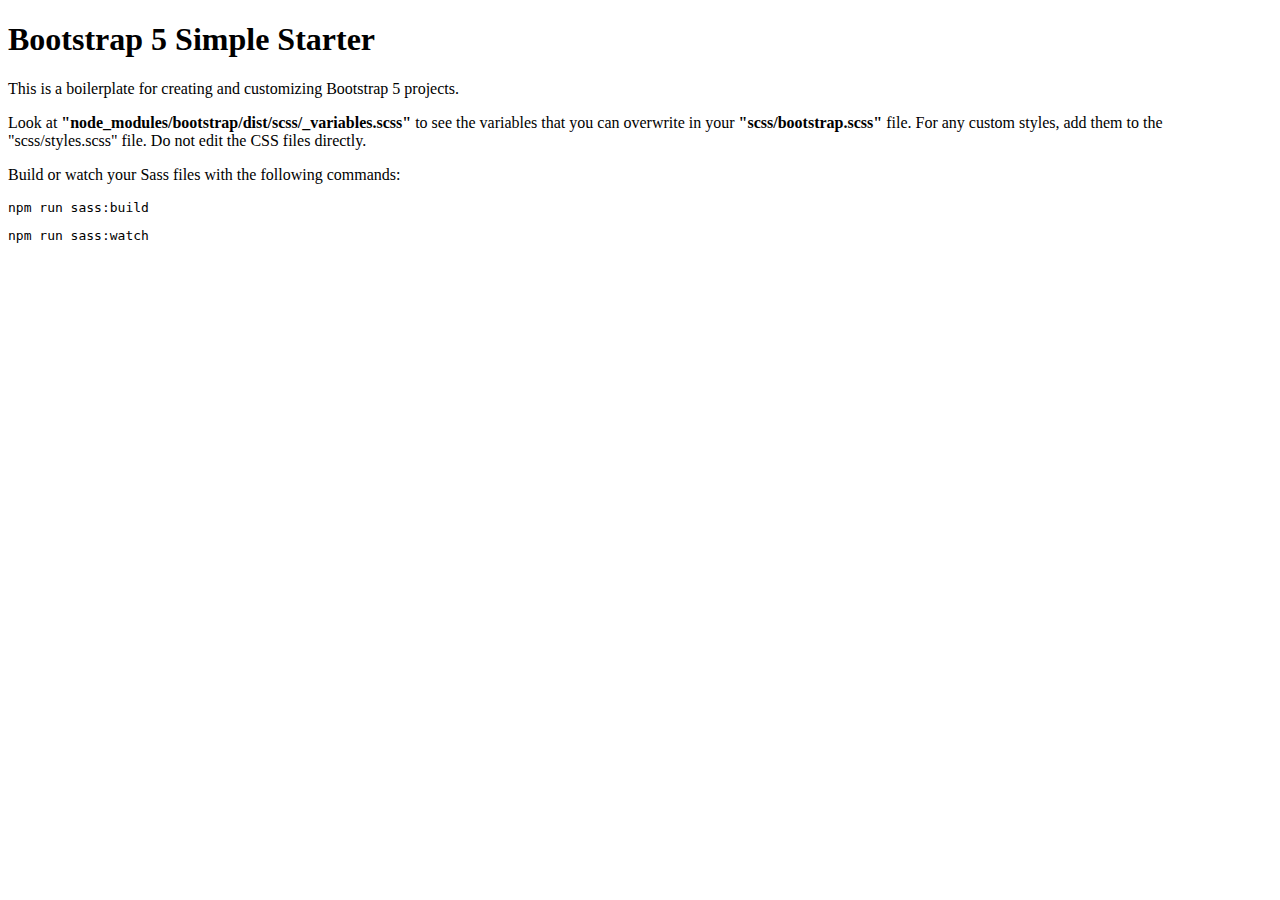
==== index.html @ 59831866 "initialization" ====
<!DOCTYPE html>
<html lang="en">
  <head>
    <meta charset="UTF-8" />
    <meta http-equiv="X-UA-Compatible" content="IE=edge" />
    <meta name="viewport" content="width=device-width, initial-scale=1.0" />
    <link rel="stylesheet" href="css/font-awesome.css" />
    <link rel="stylesheet" href="css/bootstrap.css" />
    <link rel="stylesheet" href="css/styles.css" />
    <title>Bootstrap 5 Simple Starter</title>
  </head>
  <body>
    <div
      class="container d-flex flex-column align-items-center justify-content-center text-center vh-100 w-50"
    >
      <h1 class="text-primary">
        <i class="fa fa-star"></i> Bootstrap 5 Simple Starter
      </h1>
      <p>
        This is a boilerplate for creating and customizing Bootstrap 5 projects.
      </p>
      <p class="bg-light p-2">
        Look at
        <strong>"node_modules/bootstrap/dist/scss/_variables.scss"</strong> to
        see the variables that you can overwrite in your
        <strong>"scss/bootstrap.scss"</strong> file. For any custom styles, add
        them to the "scss/styles.scss" file. Do not edit the CSS files directly.
      </p>

      <p>
        Build or watch your Sass files with the following commands:
        <pre>npm run sass:build</pre>
        <pre>npm run sass:watch</pre>
      </p>
    </div>

    <script src="js/bootstrap.bundle.min.js"></script>
    <script src="js/script.js"></script>
  </body>
</html>
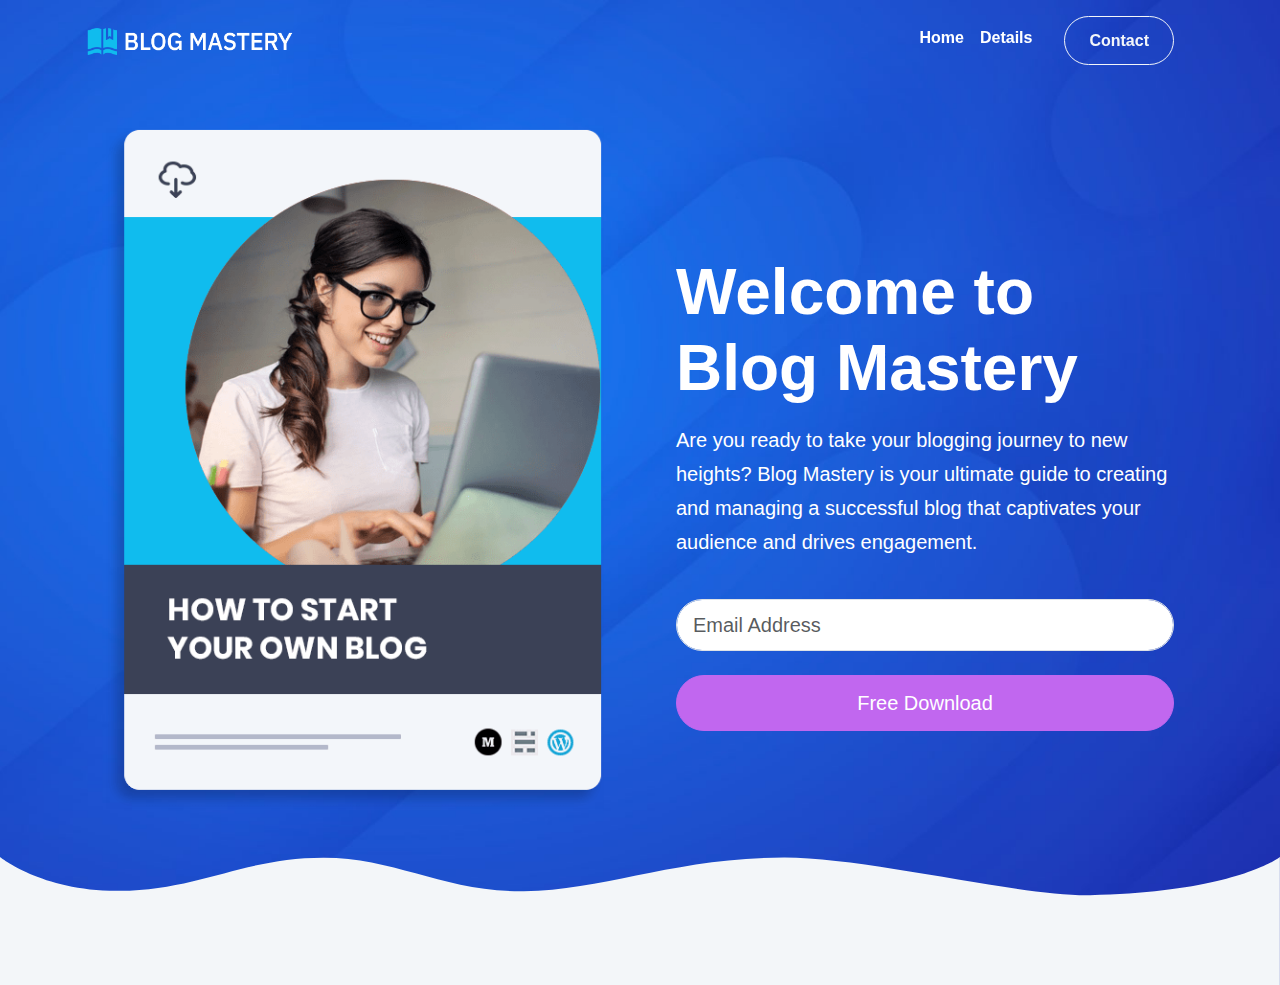
==== commit 385f542c: "navbar and hero/header section styling" ====
--- a/index.html
+++ b/index.html
@@ -1,40 +1,122 @@
 <!DOCTYPE html>
 <html lang="en">
-  <head>
-    <meta charset="UTF-8" />
-    <meta http-equiv="X-UA-Compatible" content="IE=edge" />
-    <meta name="viewport" content="width=device-width, initial-scale=1.0" />
-    <link rel="stylesheet" href="css/font-awesome.css" />
-    <link rel="stylesheet" href="css/bootstrap.css" />
-    <link rel="stylesheet" href="css/styles.css" />
-    <title>Bootstrap 5 Simple Starter</title>
-  </head>
-  <body>
-    <div
-      class="container d-flex flex-column align-items-center justify-content-center text-center vh-100 w-50"
-    >
-      <h1 class="text-primary">
-        <i class="fa fa-star"></i> Bootstrap 5 Simple Starter
-      </h1>
-      <p>
-        This is a boilerplate for creating and customizing Bootstrap 5 projects.
-      </p>
-      <p class="bg-light p-2">
-        Look at
-        <strong>"node_modules/bootstrap/dist/scss/_variables.scss"</strong> to
-        see the variables that you can overwrite in your
-        <strong>"scss/bootstrap.scss"</strong> file. For any custom styles, add
-        them to the "scss/styles.scss" file. Do not edit the CSS files directly.
-      </p>
-
-      <p>
-        Build or watch your Sass files with the following commands:
-        <pre>npm run sass:build</pre>
-        <pre>npm run sass:watch</pre>
-      </p>
-    </div>
-
-    <script src="js/bootstrap.bundle.min.js"></script>
-    <script src="js/script.js"></script>
-  </body>
+    <head>
+        <meta charset="UTF-8" />
+        <meta http-equiv="X-UA-Compatible" content="IE=edge" />
+        <meta name="viewport" content="width=device-width, initial-scale=1.0" />
+        <link rel="stylesheet" href="css/font-awesome.css" />
+        <link rel="stylesheet" href="css/bootstrap.css" />
+        <link rel="stylesheet" href="css/styles.css" />
+        <title>Bootstrap 5 Simple Starter</title>
+    </head>
+    <body>
+        <!-- Navigation -->
+        <nav class="navbar navbar-expand-lg fixed-top navbar-dark">
+            <div class="container">
+                <a href="index.html" class="navbar-brrand">
+                    <img src="./images/logo.png" alt="logo" width="225" />
+                </a>
+                <button
+                    class="navbar-toggler"
+                    type="button"
+                    data-bs-toggle="collapse"
+                    data-bs-target="#navbarNavDropdown">
+                    <span class="navbar-toggler-icon"></span>
+                </button>
+                <div class="collapse navbar-collapse" id="navbarNavDropdown">
+                    <ul class="navbar-nav ms-auto">
+                        <li class="nav-item">
+                            <a href="index.html" class="nav-link fw-semibold"
+                                >Home</a
+                            >
+                        </li>
+                        <li class="nav-item">
+                            <a href="#details" class="nav-link fw-semibold"
+                                >Details</a
+                            >
+                        </li>
+                        <li class="nav-item">
+                            <a
+                                href="contact.html"
+                                class="btn btn-outline-light fw-semibold px-4 mx-4"
+                                >Contact</a
+                            >
+                        </li>
+                    </ul>
+                </div>
+            </div>
+        </nav>
+        <!-- Header -->
+        <header class="header">
+            <!-- Hero -->
+            <div class="hero text-white pt-7">
+                <div class="container-xl">
+                    <div class="row">
+                        <div class="col-md-6">
+                            <div class="image-container mb-5 px-4">
+                                <img
+                                    src="./images/header-ebook.png"
+                                    alt="header-img"
+                                    class="img-fluid" />
+                            </div>
+                        </div>
+                        <div class="col-md-6">
+                            <div
+                                class="text-container p-4 d-flex flex-column justify-content-center h-100 mb-5">
+                                <h1 class="display-3 fw-bold">
+                                    Welcome to Blog Mastery
+                                </h1>
+                                <p class="lead">
+                                    Are you ready to take your blogging journey
+                                    to new heights? Blog Mastery is your
+                                    ultimate guide to creating and managing a
+                                    successful blog that captivates your
+                                    audience and drives engagement.
+                                </p>
+                                <!-- Form -->
+                                <div class="form-container text-center">
+                                    <form>
+                                        <div class="my-4">
+                                            <input
+                                                type="email"
+                                                placeholder="Email Address"
+                                                class="form-control form-control-lg rounded-5" />
+                                        </div>
+                                        <div class="d-grid">
+                                            <button
+                                                class="btn btn-primary btn-lg text-white">
+                                                Free Download
+                                            </button>
+                                        </div>
+                                    </form>
+                                </div>
+                            </div>
+                        </div>
+                    </div>
+                </div>
+            </div>
+            <!-- Wave Effect -->
+            <svg
+                class="frame-decoration"
+                data-name="Layer 2"
+                xmlns="http://www.w3.org/2000/svg"
+                preserveAspectRatio="none"
+                viewBox="0 0 1920 192.275">
+                <defs>
+                    <style>
+                        .cls-1 {
+                            fill: #f3f6f9;
+                        }
+                    </style>
+                </defs>
+                <title>frame-decoration</title>
+                <path
+                    class="cls-1"
+                    d="M0,158.755s63.9,52.163,179.472,50.736c121.494-1.5,185.839-49.738,305.984-49.733,109.21,0,181.491,51.733,300.537,50.233,123.941-1.562,225.214-50.126,390.43-50.374,123.821-.185,353.982,58.374,458.976,56.373,217.907-4.153,284.6-57.236,284.6-57.236V351.03H0V158.755Z"
+                    transform="translate(0 -158.755)" />
+            </svg>
+        </header>
+        <script src="js/bootstrap.bundle.min.js"></script>
+        <script src="js/script.js"></script>
+    </body>
 </html>
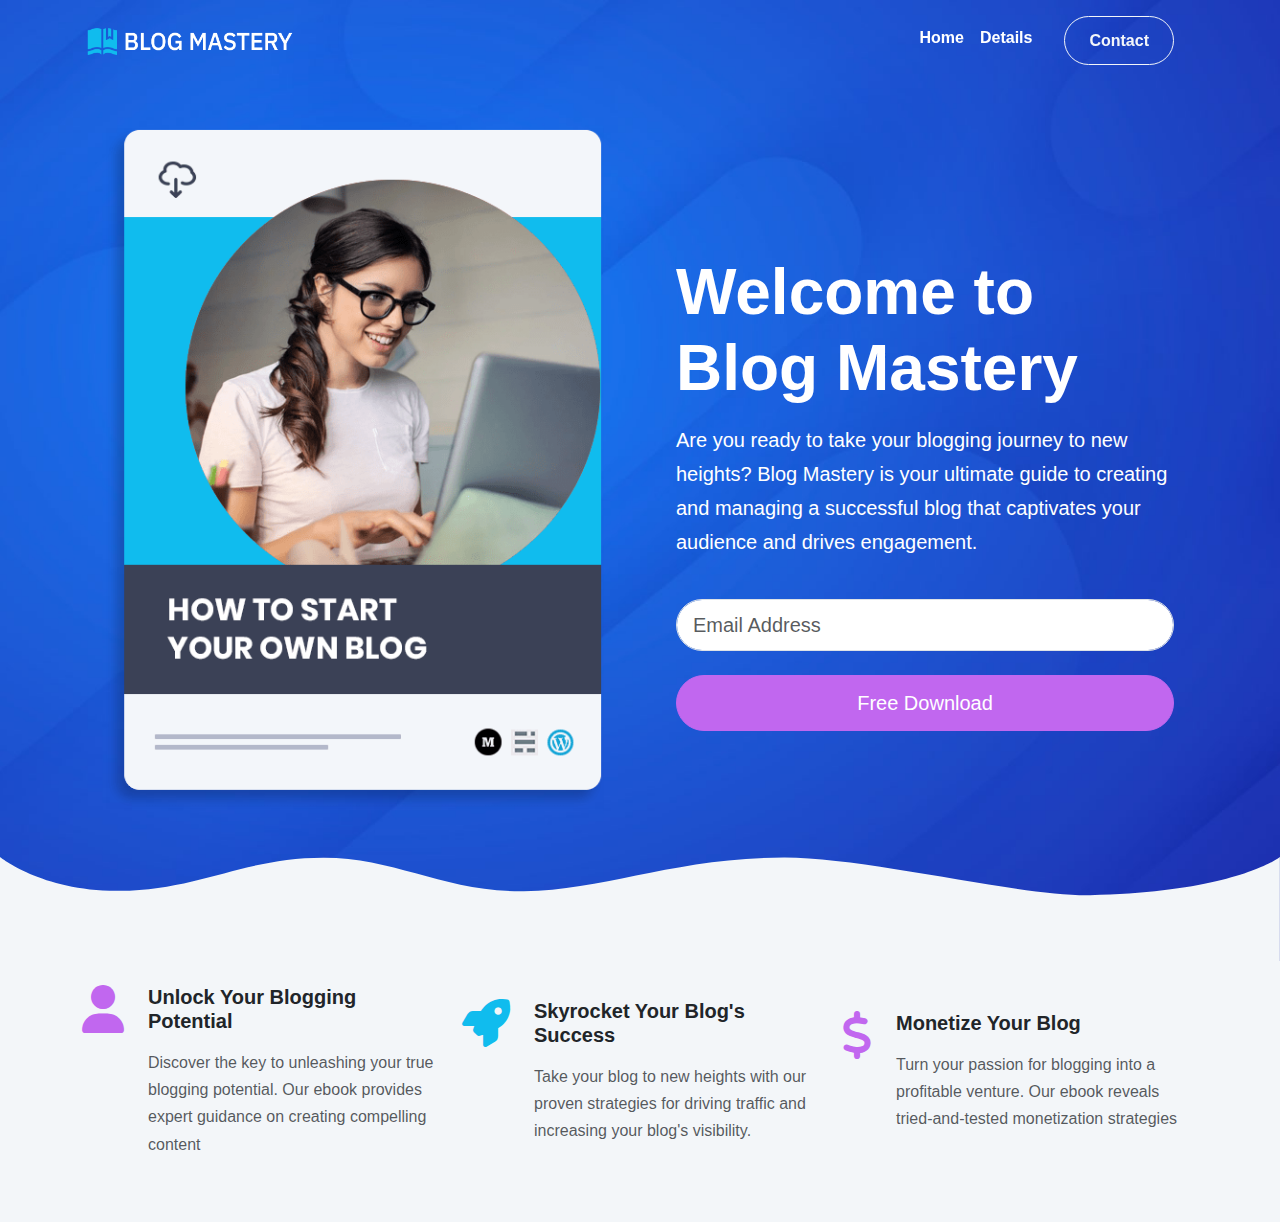
==== commit 7d40f69a: "icons section" ====
--- a/index.html
+++ b/index.html
@@ -116,6 +116,52 @@
                     transform="translate(0 -158.755)" />
             </svg>
         </header>
+        <!-- Icons -->
+        <section class="icons bg-light pb-5">
+            <div class="container-xl">
+                <div class="row hstack g-4">
+                    <div class="col-md-4 d-flex gap-4">
+                        <i class="fas fa-user fa-3x text-primary"></i>
+                        <div>
+                            <h5 class="fw-bold">
+                                Unlock Your Blogging Potential
+                            </h5>
+                            <p class="text-muted">
+                                Discover the key to unleashing your true
+                                blogging potential. Our ebook provides expert
+                                guidance on creating compelling content
+                            </p>
+                        </div>
+                    </div>
+
+                    <div class="col-md-4 d-flex gap-4">
+                        <i class="fas fa-rocket fa-3x text-secondary"></i>
+                        <div>
+                            <h5 class="fw-bold">
+                                Skyrocket Your Blog's Success
+                            </h5>
+                            <p class="text-muted">
+                                Take your blog to new heights with our proven
+                                strategies for driving traffic and increasing
+                                your blog's visibility.
+                            </p>
+                        </div>
+                    </div>
+
+                    <div class="col-md-4 d-flex gap-4">
+                        <i class="fas fa-dollar fa-3x text-primary"></i>
+                        <div>
+                            <h5 class="fw-bold">Monetize Your Blog</h5>
+                            <p class="text-muted">
+                                Turn your passion for blogging into a profitable
+                                venture. Our ebook reveals tried-and-tested
+                                monetization strategies
+                            </p>
+                        </div>
+                    </div>
+                </div>
+            </div>
+        </section>
         <script src="js/bootstrap.bundle.min.js"></script>
         <script src="js/script.js"></script>
     </body>
--- a/css/styles.css
+++ b/css/styles.css
@@ -6,3 +6,13 @@
   background: url("../images/header-background.jpg") center center no-repeat;
   background-size: cover;
 }
+
+@media (max-width: 1000px) {
+  .hero .image-container {
+    display: flex;
+    justify-content: center;
+  }
+  .hero .text-container {
+    text-align: center;
+  }
+}
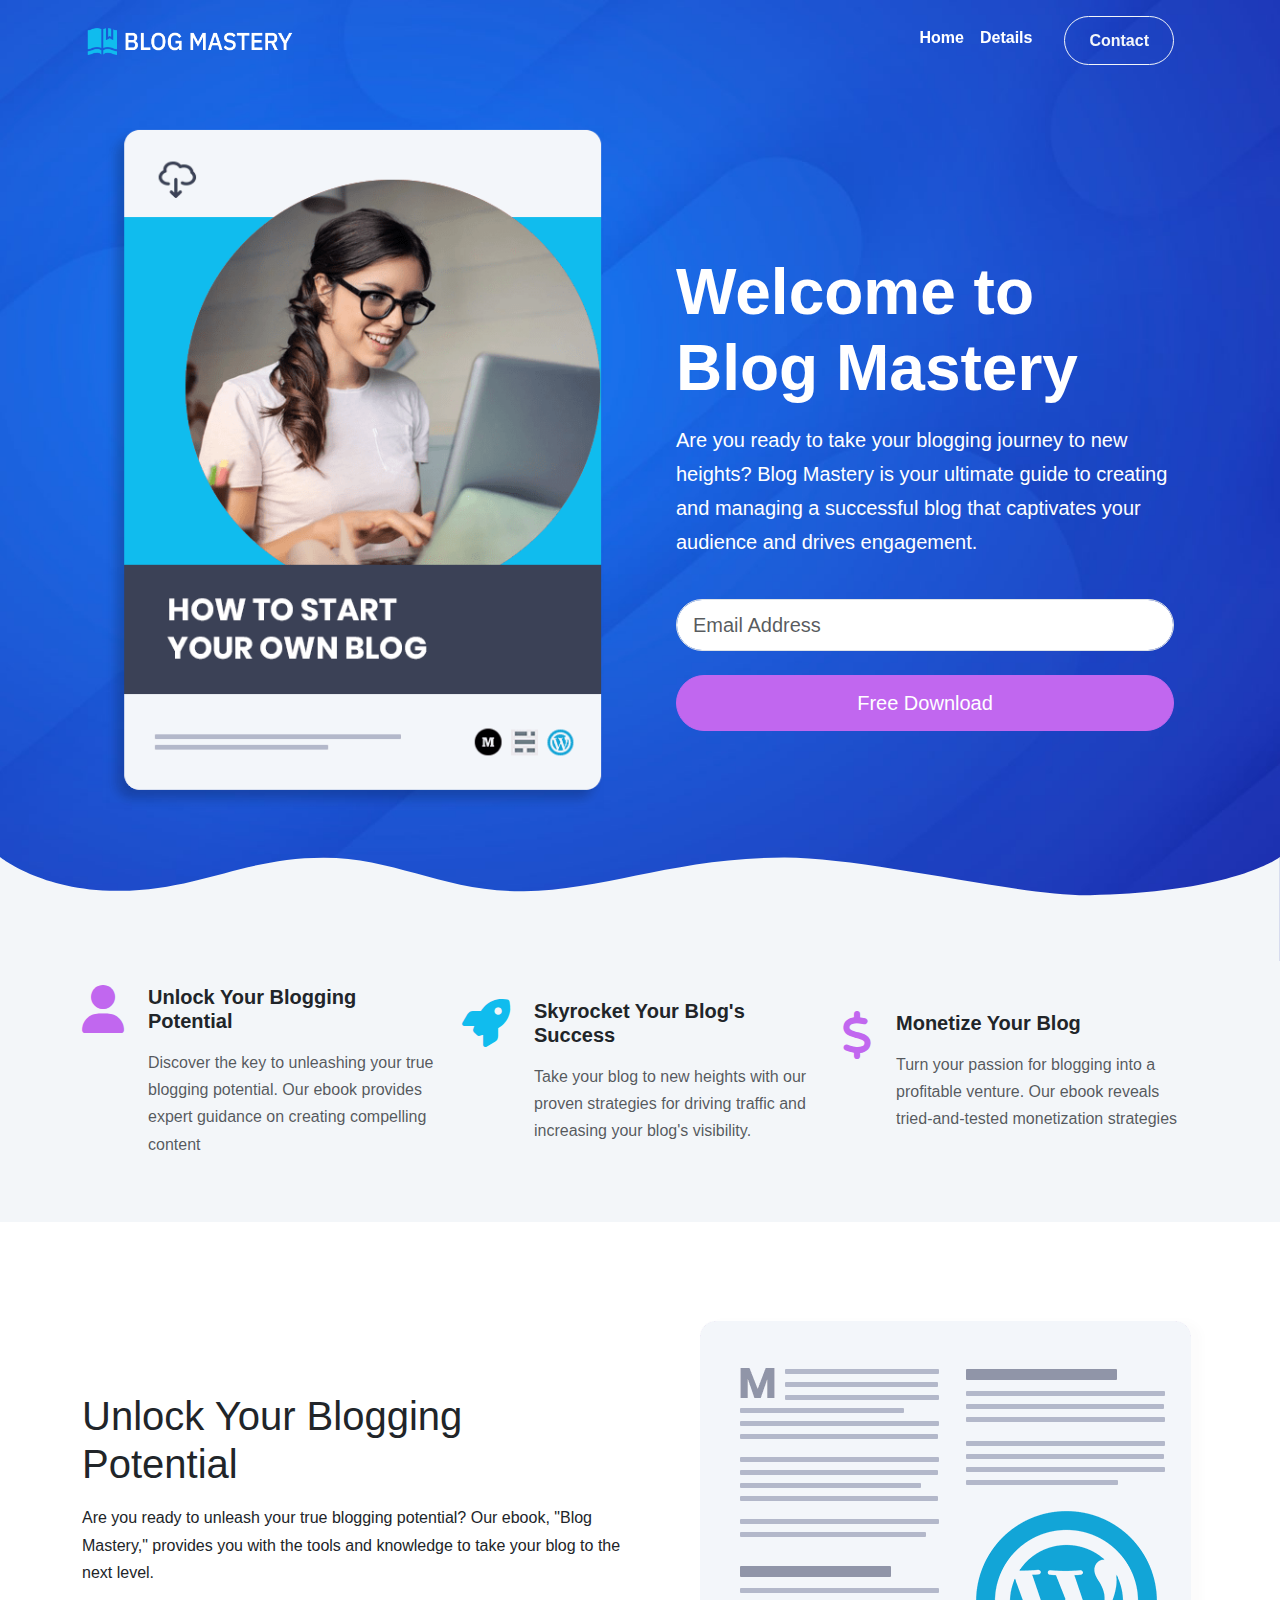
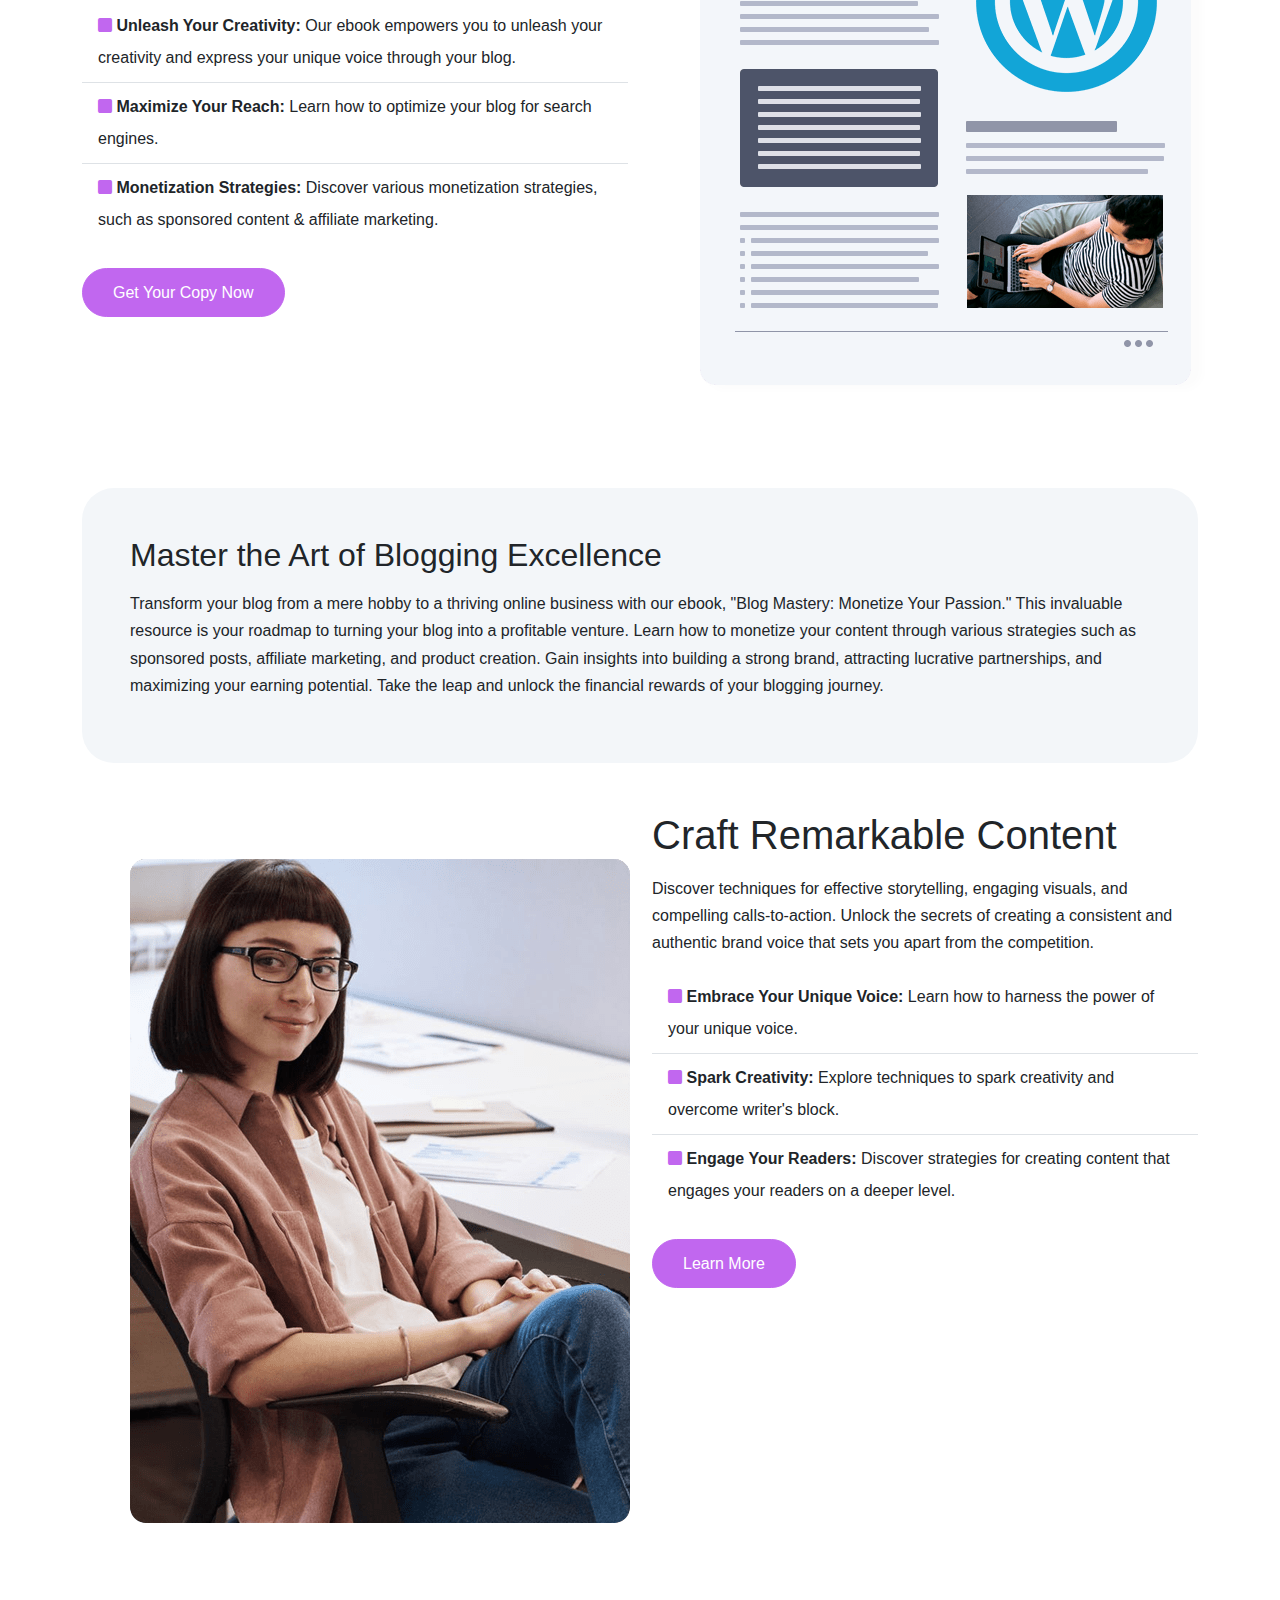
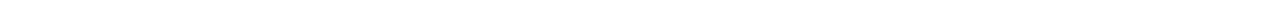
==== commit 4c9bb582: "2 details ssection and statement section" ====
--- a/index.html
+++ b/index.html
@@ -162,6 +162,266 @@
                 </div>
             </div>
         </section>
+        <!-- Details 1 -->
+        <section id="details" class="details my-5">
+            <div class="container">
+                <div class="row">
+                    <div class="col-lg-6">
+                        <div
+                            class="text-container d-flex flex-column justify-content-center h-100">
+                            <h2 class="display-6">
+                                Unlock Your Blogging Potential
+                            </h2>
+                            <p>
+                                Are you ready to unleash your true blogging
+                                potential? Our ebook, "Blog Mastery," provides
+                                you with the tools and knowledge to take your
+                                blog to the next level.
+                            </p>
+                            <ul class="list-group list-group-flush lh-lg">
+                                <li class="list-group-item">
+                                    <i class="fas fa-square text-primary"></i>
+                                    <strong>Unleash Your Creativity:</strong>
+                                    Our ebook empowers you to unleash your
+                                    creativity and express your unique voice
+                                    through your blog.
+                                </li>
+                                <li class="list-group-item">
+                                    <i class="fas fa-square text-primary"></i>
+                                    <strong>Maximize Your Reach:</strong> Learn
+                                    how to optimize your blog for search
+                                    engines.
+                                </li>
+                                <li class="list-group-item">
+                                    <i class="fas fa-square text-primary"></i>
+                                    <strong>Monetization Strategies:</strong>
+                                    Discover various monetization strategies,
+                                    such as sponsored content & affiliate
+                                    marketing.
+                                </li>
+                            </ul>
+                            <a
+                                class="btn btn-primary text-white mt-4 align-self-start"
+                                data-bs-toggle="modal"
+                                data-bs-target="#modal1"
+                                >Get Your Copy Now</a
+                            >
+                        </div>
+                    </div>
+                    <div class="col-lg-6">
+                        <div class="image-container p-5">
+                            <img
+                                src="./images/description.png"
+                                alt="description"
+                                class="img-fludi" />
+                        </div>
+                    </div>
+                </div>
+            </div>
+        </section>
+        <!-- Modal 1 -->
+        <div class="modal fade" id="modal1">
+            <div class="modal-dialog modal-lg mt-7">
+                <div class="modal-content p-5">
+                    <div class="row">
+                        <div class="col-lg-6">
+                            <div class="image-container p-5">
+                                <img
+                                    src="./images/description.png"
+                                    alt="description"
+                                    class="img-fluid" />
+                            </div>
+                        </div>
+                        <div class="col-lg-6">
+                            <h2 class="display-6">
+                                Unlock Your Blogging Potential
+                            </h2>
+                            <p>
+                                Are you ready to unleash your true blogging
+                                potential? Our ebook, "Blog Mastery," provides
+                                you with the tools and knowledge to take your
+                                blog to the next level.
+                            </p>
+                            <ul class="list-group list-group-flush lh-lg">
+                                <li class="list-group-item">
+                                    <i class="fas fa-square text-primary"></i>
+                                    <strong>Unleash Your Creativity:</strong>
+                                    Our ebook empowers you to unleash your
+                                    creativity and express your unique voice
+                                    through your blog.
+                                </li>
+                                <li class="list-group-item">
+                                    <i class="fas fa-square text-primary"></i>
+                                    <strong>Maximize Your Reach:</strong>
+                                    Learn how to optimize your blog for search
+                                    engines.
+                                </li>
+                                <li class="list-group-item">
+                                    <i class="fas fa-square text-primary"></i>
+                                    <strong>Monetization Strategies:</strong>
+                                    Discover various monetization strategies,
+                                    such as sponsored content & affiliate
+                                    marketing.
+                                </li>
+                            </ul>
+                            <a href="#" class="btn btn-primary text-white"
+                                >Free Download</a
+                            >
+                            <button
+                                class="btn btn-light"
+                                data-bs-dismiss="modal">
+                                Close
+                            </button>
+                        </div>
+                    </div>
+                </div>
+            </div>
+        </div>
+        <!-- Statement -->
+        <section class="statement mb-5">
+            <div class="container">
+                <div class="row">
+                    <div class="col-12">
+                        <div class="text-container bg-light p-5 rounded-5">
+                            <h2>Master the Art of Blogging Excellence</h2>
+                            <p>
+                                Transform your blog from a mere hobby to a
+                                thriving online business with our ebook, "Blog
+                                Mastery: Monetize Your Passion." This invaluable
+                                resource is your roadmap to turning your blog
+                                into a profitable venture. Learn how to monetize
+                                your content through various strategies such as
+                                sponsored posts, affiliate marketing, and
+                                product creation. Gain insights into building a
+                                strong brand, attracting lucrative partnerships,
+                                and maximizing your earning potential. Take the
+                                leap and unlock the financial rewards of your
+                                blogging journey.
+                            </p>
+                        </div>
+                    </div>
+                </div>
+            </div>
+        </section>
+        <!-- Details 2 -->
+        <section class="detials my-5">
+            <div class="container">
+                <div class="row">
+                    <div class="col-lg-6">
+                        <div class="image-container p-5">
+                            <img
+                                src="./images/author.png"
+                                alt="author"
+                                class="image-fluid" />
+                        </div>
+                    </div>
+                    <div class="col-lg-6">
+                        <h2 class="display-6">Craft Remarkable Content</h2>
+                        <p>
+                            Discover techniques for effective storytelling,
+                            engaging visuals, and compelling calls-to-action.
+                            Unlock the secrets of creating a consistent and
+                            authentic brand voice that sets you apart from the
+                            competition.
+                        </p>
+                        <ul class="list-group list-group-flush lh-lg">
+                            <li class="list-group-item">
+                                <i class="fas fa-square text-primary"></i>
+                                <strong>Embrace Your Unique Voice:</strong>
+                                Learn how to harness the power of your unique
+                                voice.
+                            </li>
+                            <li class="list-group-item">
+                                <i class="fas fa-square text-primary"></i>
+                                <strong>Spark Creativity:</strong> Explore
+                                techniques to spark creativity and overcome
+                                writer's block.
+                            </li>
+                            <li class="list-group-item">
+                                <i class="fas fa-square text-primary"></i>
+                                <strong>Engage Your Readers:</strong>
+                                Discover strategies for creating content that
+                                engages your readers on a deeper level.
+                            </li>
+                        </ul>
+                        <a
+                            class="btn btn-primary text-white mt-4 align-self-start"
+                            data-bs-toggle="modal"
+                            data-bs-target="#modal2"
+                            >Learn More</a
+                        >
+                    </div>
+                </div>
+            </div>
+        </section>
+        <!-- Modal 2 -->
+        <div id="modal2" class="modal fade">
+            <div class="modal-dialog modal-lg mt-7">
+                <div class="modal-content p-5">
+                    <div class="row">
+                        <div class="col-lg-6">
+                            <div class="image-container">
+                                <img
+                                    src="images/author.png"
+                                    alt=""
+                                    class="img-fluid" />
+                            </div>
+                        </div>
+                        <div class="col-lg-6">
+                            <div class="text-container">
+                                <h3 class="display-6">
+                                    Craft Remarkable Content
+                                </h3>
+
+                                <p>
+                                    Discover techniques for effective
+                                    storytelling, engaging visuals, and
+                                    compelling calls-to-action. Unlock the
+                                    secrets of creating a consistent and
+                                    authentic brand voice that sets you apart
+                                    from the competition.
+                                </p>
+                                <ul
+                                    class="list-group list-group-flush lh-lg mb-3">
+                                    <li class="list-group-item">
+                                        <i
+                                            class="fas fa-square text-primary"></i>
+                                        <strong
+                                            >Embrace Your Unique Voice:</strong
+                                        >
+                                        Learn how to harness the power of your
+                                        unique voice.
+                                    </li>
+                                    <li class="list-group-item">
+                                        <i
+                                            class="fas fa-square text-primary"></i>
+                                        <strong>Spark Creativity:</strong>
+                                        Explore techniques to spark creativity
+                                        and overcome writer's block.
+                                    </li>
+                                    <li class="list-group-item">
+                                        <i
+                                            class="fas fa-square text-primary"></i>
+                                        <strong>Engage Your Readers:</strong>
+                                        Discover strategies for creating content
+                                        that engages your readers on a deeper
+                                        level.
+                                    </li>
+                                </ul>
+                                <a href="" class="btn btn-primary text-white"
+                                    >Free Download</a
+                                >
+                                <button
+                                    class="btn btn-light"
+                                    data-bs-dismiss="modal">
+                                    Close
+                                </button>
+                            </div>
+                        </div>
+                    </div>
+                </div>
+            </div>
+        </div>
         <script src="js/bootstrap.bundle.min.js"></script>
         <script src="js/script.js"></script>
     </body>
--- a/css/styles.css
+++ b/css/styles.css
@@ -5,6 +5,19 @@
 .header {
   background: url("../images/header-background.jpg") center center no-repeat;
   background-size: cover;
+}
+
+.navbar {
+  transition: all 0.5s ease;
+}
+
+.navbar-sticky {
+  opacity: 0.9;
+  box-shadow: 0 0 10px rgba(0, 0, 0, 0.5);
+}
+
+.modal-dialog {
+  max-width: 1040px;
 }
 
 @media (max-width: 1000px) {
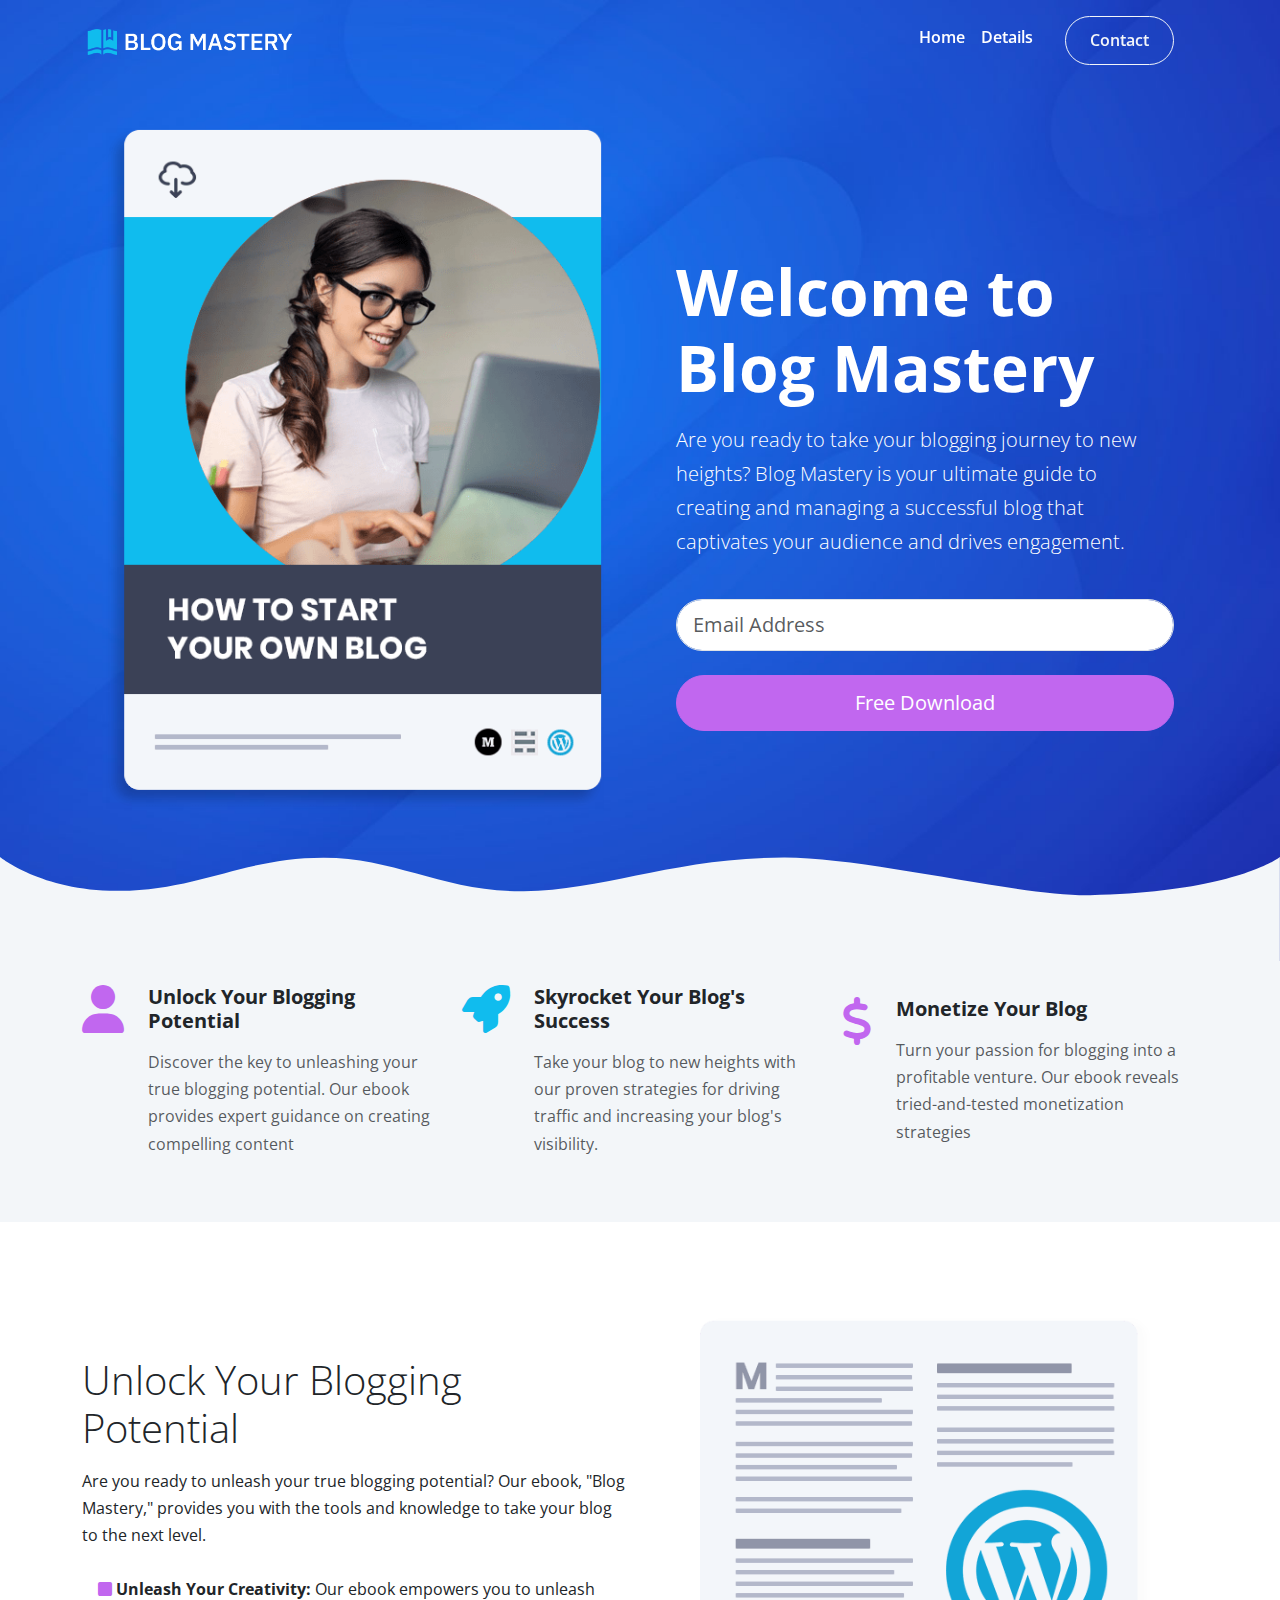
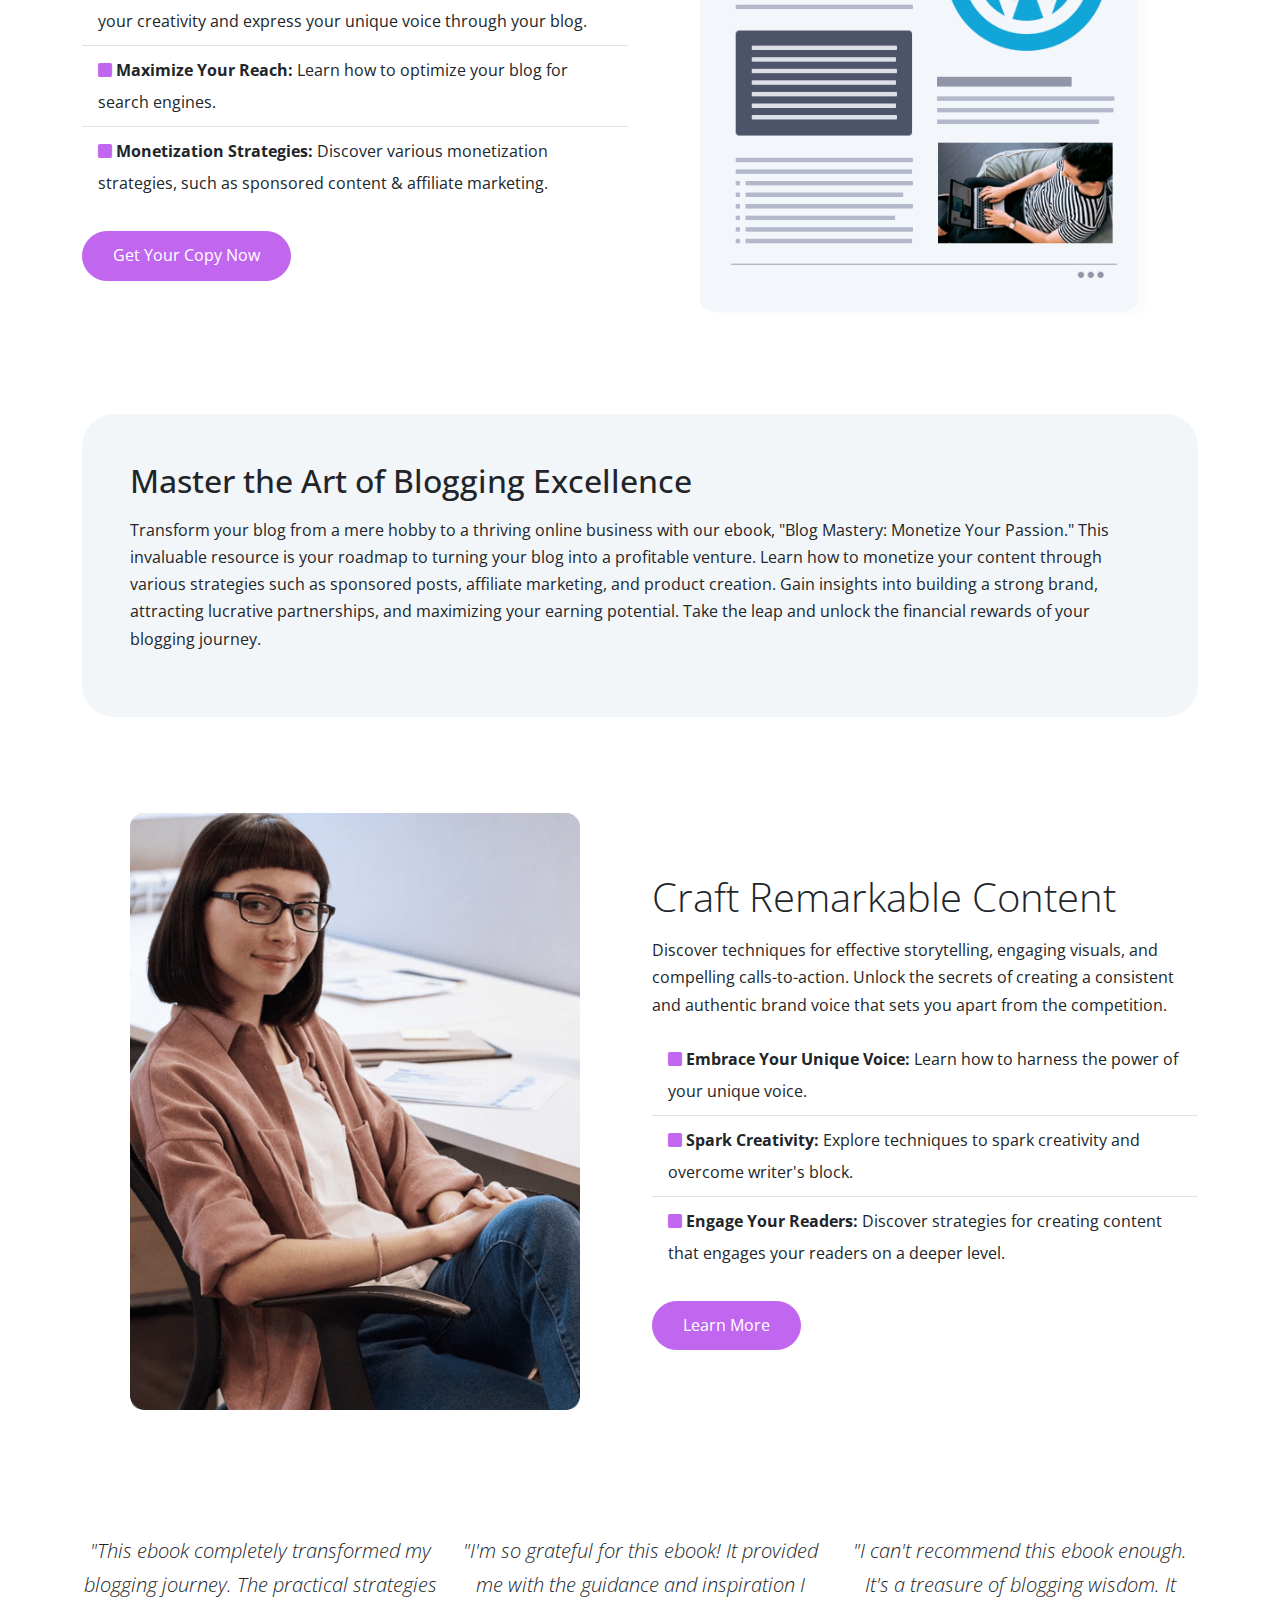
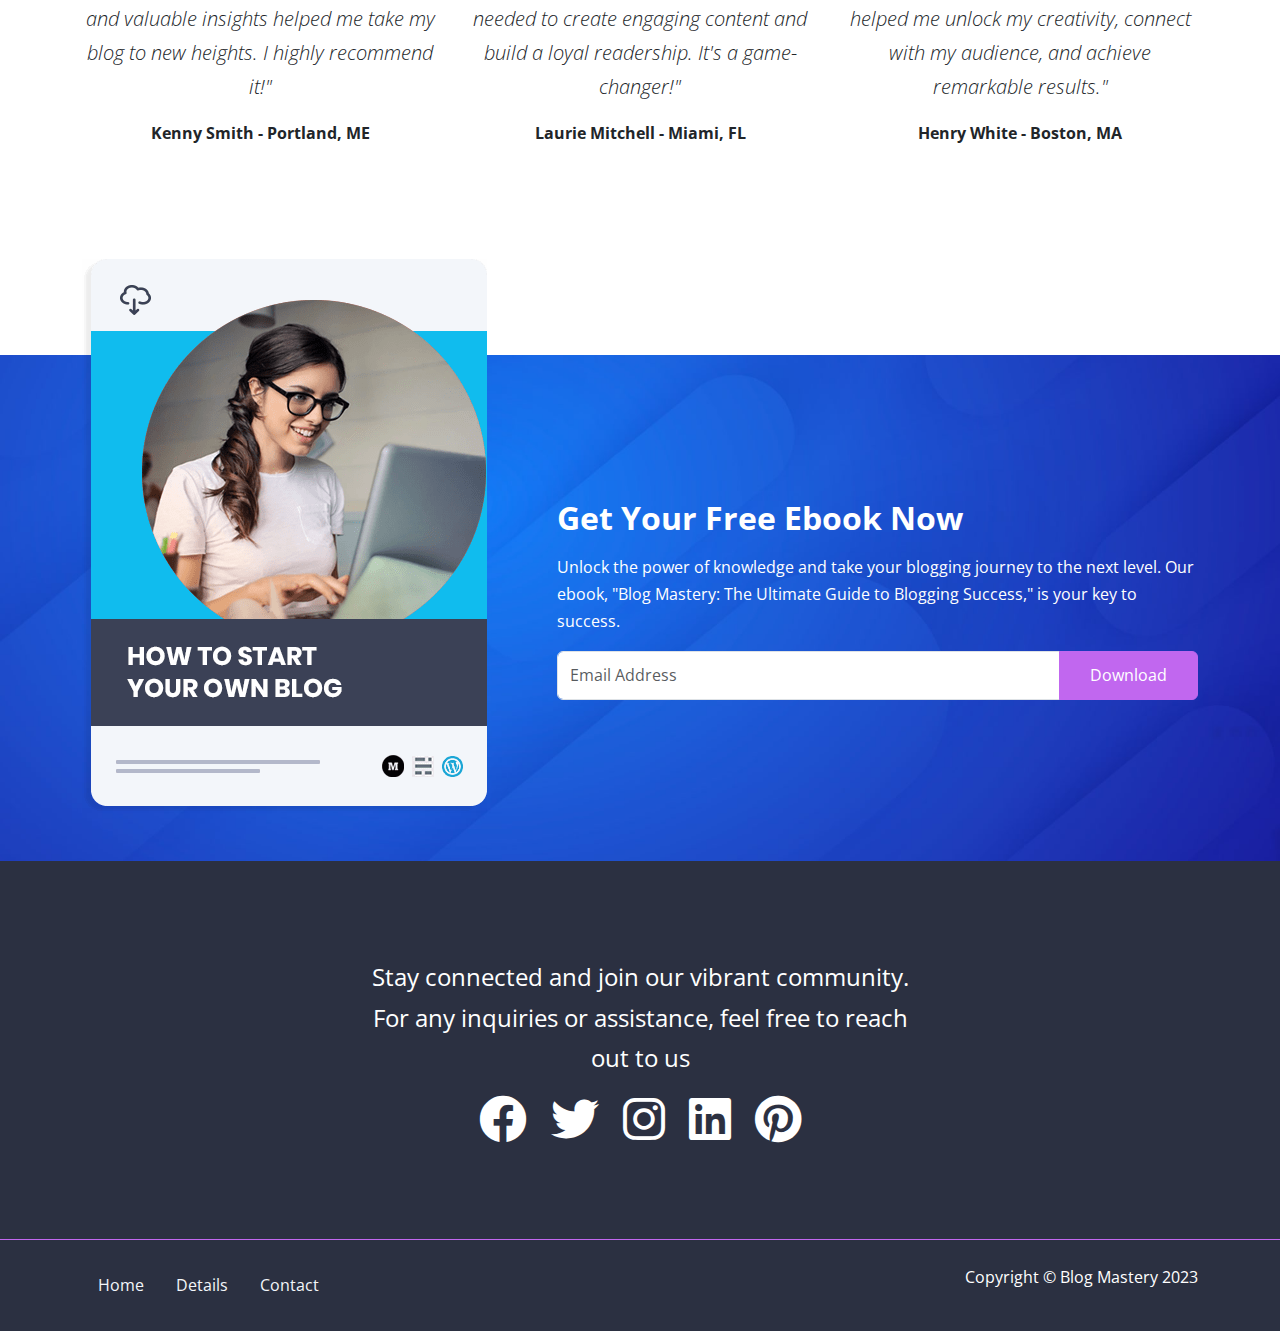
==== commit e8ca0b79: "testimonials, socials, footer sections" ====
--- a/index.html
+++ b/index.html
@@ -4,17 +4,21 @@
         <meta charset="UTF-8" />
         <meta http-equiv="X-UA-Compatible" content="IE=edge" />
         <meta name="viewport" content="width=device-width, initial-scale=1.0" />
+        <link
+            href="https://fonts.googleapis.com/css2?family=Open+Sans:ital,wght@0,400;0,600;0,700;1,400&display=swap"
+            rel="stylesheet" />
         <link rel="stylesheet" href="css/font-awesome.css" />
         <link rel="stylesheet" href="css/bootstrap.css" />
         <link rel="stylesheet" href="css/styles.css" />
-        <title>Bootstrap 5 Simple Starter</title>
+        <link rel="icon" href="images/favicon.png" />
+        <title>Free E-Book | Start Your Own Blog</title>
     </head>
     <body>
         <!-- Navigation -->
         <nav class="navbar navbar-expand-lg fixed-top navbar-dark">
             <div class="container">
-                <a href="index.html" class="navbar-brrand">
-                    <img src="./images/logo.png" alt="logo" width="225" />
+                <a href="index.html" class="navbar-brand">
+                    <img src="images/logo.png" alt="" width="225" />
                 </a>
                 <button
                     class="navbar-toggler"
@@ -46,6 +50,7 @@
                 </div>
             </div>
         </nav>
+
         <!-- Header -->
         <header class="header">
             <!-- Hero -->
@@ -55,8 +60,8 @@
                         <div class="col-md-6">
                             <div class="image-container mb-5 px-4">
                                 <img
-                                    src="./images/header-ebook.png"
-                                    alt="header-img"
+                                    src="images/header-ebook.png"
+                                    alt=""
                                     class="img-fluid" />
                             </div>
                         </div>
@@ -73,14 +78,15 @@
                                     successful blog that captivates your
                                     audience and drives engagement.
                                 </p>
+
                                 <!-- Form -->
                                 <div class="form-container text-center">
                                     <form>
                                         <div class="my-4">
                                             <input
                                                 type="email"
-                                                placeholder="Email Address"
-                                                class="form-control form-control-lg rounded-5" />
+                                                class="form-control form-control-lg rounded-5"
+                                                placeholder="Email Address" />
                                         </div>
                                         <div class="d-grid">
                                             <button
@@ -95,7 +101,6 @@
                     </div>
                 </div>
             </div>
-            <!-- Wave Effect -->
             <svg
                 class="frame-decoration"
                 data-name="Layer 2"
@@ -116,6 +121,7 @@
                     transform="translate(0 -158.755)" />
             </svg>
         </header>
+
         <!-- Icons -->
         <section class="icons bg-light pb-5">
             <div class="container-xl">
@@ -162,7 +168,8 @@
                 </div>
             </div>
         </section>
-        <!-- Details 1 -->
+
+        <!-- Details -->
         <section id="details" class="details my-5">
             <div class="container">
                 <div class="row">
@@ -211,72 +218,83 @@
                     <div class="col-lg-6">
                         <div class="image-container p-5">
                             <img
-                                src="./images/description.png"
-                                alt="description"
-                                class="img-fludi" />
+                                src="images/description.png"
+                                alt=""
+                                class="img-fluid" />
                         </div>
                     </div>
                 </div>
             </div>
         </section>
+
         <!-- Modal 1 -->
-        <div class="modal fade" id="modal1">
+        <div id="modal1" class="modal fade">
             <div class="modal-dialog modal-lg mt-7">
                 <div class="modal-content p-5">
                     <div class="row">
                         <div class="col-lg-6">
-                            <div class="image-container p-5">
+                            <div class="image-container">
                                 <img
-                                    src="./images/description.png"
-                                    alt="description"
+                                    src="images/description.png"
+                                    alt=""
                                     class="img-fluid" />
                             </div>
                         </div>
                         <div class="col-lg-6">
-                            <h2 class="display-6">
-                                Unlock Your Blogging Potential
-                            </h2>
-                            <p>
-                                Are you ready to unleash your true blogging
-                                potential? Our ebook, "Blog Mastery," provides
-                                you with the tools and knowledge to take your
-                                blog to the next level.
-                            </p>
-                            <ul class="list-group list-group-flush lh-lg">
-                                <li class="list-group-item">
-                                    <i class="fas fa-square text-primary"></i>
-                                    <strong>Unleash Your Creativity:</strong>
-                                    Our ebook empowers you to unleash your
-                                    creativity and express your unique voice
-                                    through your blog.
-                                </li>
-                                <li class="list-group-item">
-                                    <i class="fas fa-square text-primary"></i>
-                                    <strong>Maximize Your Reach:</strong>
-                                    Learn how to optimize your blog for search
-                                    engines.
-                                </li>
-                                <li class="list-group-item">
-                                    <i class="fas fa-square text-primary"></i>
-                                    <strong>Monetization Strategies:</strong>
-                                    Discover various monetization strategies,
-                                    such as sponsored content & affiliate
-                                    marketing.
-                                </li>
-                            </ul>
-                            <a href="#" class="btn btn-primary text-white"
-                                >Free Download</a
-                            >
-                            <button
-                                class="btn btn-light"
-                                data-bs-dismiss="modal">
-                                Close
-                            </button>
+                            <div class="text-container">
+                                <h2 class="display-6">
+                                    Unlock Your Blogging Potential
+                                </h2>
+                                <p>
+                                    Are you ready to unleash your true blogging
+                                    potential? Our ebook, "Blog Mastery,"
+                                    provides you with the tools and knowledge to
+                                    take your blog to the next level.
+                                </p>
+                                <ul class="list-group list-group-flush lh-lg">
+                                    <li class="list-group-item">
+                                        <i
+                                            class="fas fa-square text-primary"></i>
+                                        <strong
+                                            >Unleash Your Creativity:</strong
+                                        >
+                                        Our ebook empowers you to unleash your
+                                        creativity and express your unique voice
+                                        through your blog.
+                                    </li>
+                                    <li class="list-group-item">
+                                        <i
+                                            class="fas fa-square text-primary"></i>
+                                        <strong>Maximize Your Reach:</strong>
+                                        Learn how to optimize your blog for
+                                        search engines.
+                                    </li>
+                                    <li class="list-group-item">
+                                        <i
+                                            class="fas fa-square text-primary"></i>
+                                        <strong
+                                            >Monetization Strategies:</strong
+                                        >
+                                        Discover various monetization
+                                        strategies, such as sponsored content &
+                                        affiliate marketing.
+                                    </li>
+                                </ul>
+                                <a href="" class="btn btn-primary text-white"
+                                    >Free Download</a
+                                >
+                                <button
+                                    class="btn btn-light"
+                                    data-bs-dismiss="modal">
+                                    Close
+                                </button>
+                            </div>
                         </div>
                     </div>
                 </div>
             </div>
         </div>
+
         <!-- Statement -->
         <section class="statement mb-5">
             <div class="container">
@@ -303,57 +321,62 @@
                 </div>
             </div>
         </section>
+
         <!-- Details 2 -->
-        <section class="detials my-5">
+        <section class="details my-5">
             <div class="container">
                 <div class="row">
                     <div class="col-lg-6">
                         <div class="image-container p-5">
                             <img
-                                src="./images/author.png"
-                                alt="author"
-                                class="image-fluid" />
+                                src="images/author.png"
+                                alt=""
+                                class="img-fluid" />
                         </div>
                     </div>
                     <div class="col-lg-6">
-                        <h2 class="display-6">Craft Remarkable Content</h2>
-                        <p>
-                            Discover techniques for effective storytelling,
-                            engaging visuals, and compelling calls-to-action.
-                            Unlock the secrets of creating a consistent and
-                            authentic brand voice that sets you apart from the
-                            competition.
-                        </p>
-                        <ul class="list-group list-group-flush lh-lg">
-                            <li class="list-group-item">
-                                <i class="fas fa-square text-primary"></i>
-                                <strong>Embrace Your Unique Voice:</strong>
-                                Learn how to harness the power of your unique
-                                voice.
-                            </li>
-                            <li class="list-group-item">
-                                <i class="fas fa-square text-primary"></i>
-                                <strong>Spark Creativity:</strong> Explore
-                                techniques to spark creativity and overcome
-                                writer's block.
-                            </li>
-                            <li class="list-group-item">
-                                <i class="fas fa-square text-primary"></i>
-                                <strong>Engage Your Readers:</strong>
-                                Discover strategies for creating content that
-                                engages your readers on a deeper level.
-                            </li>
-                        </ul>
-                        <a
-                            class="btn btn-primary text-white mt-4 align-self-start"
-                            data-bs-toggle="modal"
-                            data-bs-target="#modal2"
-                            >Learn More</a
-                        >
+                        <div
+                            class="text-container d-flex flex-column justify-content-center h-100">
+                            <h2 class="display-6">Craft Remarkable Content</h2>
+                            <p>
+                                Discover techniques for effective storytelling,
+                                engaging visuals, and compelling
+                                calls-to-action. Unlock the secrets of creating
+                                a consistent and authentic brand voice that sets
+                                you apart from the competition.
+                            </p>
+                            <ul class="list-group list-group-flush lh-lg">
+                                <li class="list-group-item">
+                                    <i class="fas fa-square text-primary"></i>
+                                    <strong>Embrace Your Unique Voice:</strong>
+                                    Learn how to harness the power of your
+                                    unique voice.
+                                </li>
+                                <li class="list-group-item">
+                                    <i class="fas fa-square text-primary"></i>
+                                    <strong>Spark Creativity:</strong> Explore
+                                    techniques to spark creativity and overcome
+                                    writer's block.
+                                </li>
+                                <li class="list-group-item">
+                                    <i class="fas fa-square text-primary"></i>
+                                    <strong>Engage Your Readers:</strong>
+                                    Discover strategies for creating content
+                                    that engages your readers on a deeper level.
+                                </li>
+                            </ul>
+                            <a
+                                class="btn btn-primary text-white mt-4 align-self-start"
+                                data-bs-toggle="modal"
+                                data-bs-target="#modal2"
+                                >Learn More</a
+                            >
+                        </div>
                     </div>
                 </div>
             </div>
         </section>
+
         <!-- Modal 2 -->
         <div id="modal2" class="modal fade">
             <div class="modal-dialog modal-lg mt-7">
@@ -422,6 +445,155 @@
                 </div>
             </div>
         </div>
+
+        <!-- Testimonials -->
+        <section class="testimonials mb-8">
+            <div class="container">
+                <div class="row">
+                    <div class="col-md-4 text-center">
+                        <img
+                            src="https://randomuser.me/api/portraits/men/32.jpg"
+                            alt=""
+                            class="rounded-circle mb-3" />
+                        <p class="lead fst-italic">
+                            "This ebook completely transformed my blogging
+                            journey. The practical strategies and valuable
+                            insights helped me take my blog to new heights. I
+                            highly recommend it!"
+                        </p>
+                        <p class="fw-bold">Kenny Smith - Portland, ME</p>
+                    </div>
+
+                    <div class="col-md-4 text-center">
+                        <img
+                            src="https://randomuser.me/api/portraits/women/32.jpg"
+                            alt=""
+                            class="rounded-circle mb-3" />
+                        <p class="lead fst-italic">
+                            "I'm so grateful for this ebook! It provided me with
+                            the guidance and inspiration I needed to create
+                            engaging content and build a loyal readership. It's
+                            a game-changer!"
+                        </p>
+                        <p class="fw-bold">Laurie Mitchell - Miami, FL</p>
+                    </div>
+
+                    <div class="col-md-4 text-center">
+                        <img
+                            src="https://randomuser.me/api/portraits/men/31.jpg"
+                            alt=""
+                            class="rounded-circle mb-3" />
+                        <p class="lead fst-italic">
+                            "I can't recommend this ebook enough. It's a
+                            treasure of blogging wisdom. It helped me unlock my
+                            creativity, connect with my audience, and achieve
+                            remarkable results."
+                        </p>
+                        <p class="fw-bold">Henry White - Boston, MA</p>
+                    </div>
+                </div>
+            </div>
+        </section>
+
+        <!-- Download -->
+        <section class="download">
+            <div class="container">
+                <div class="row">
+                    <div class="col-lg-5">
+                        <div class="image-container mt-n6 mb-5">
+                            <img
+                                src="./images/download-ebook.png"
+                                alt=""
+                                class="img-fluid" />
+                        </div>
+                    </div>
+                    <div class="col-lg-7">
+                        <div
+                            class="text-container text-white d-flex flex-column justify-content-center h-100 mb-5">
+                            <h2 class="fw-bold">Get Your Free Ebook Now</h2>
+                            <p>
+                                Unlock the power of knowledge and take your
+                                blogging journey to the next level. Our ebook,
+                                "Blog Mastery: The Ultimate Guide to Blogging
+                                Success," is your key to success.
+                            </p>
+
+                            <!-- Form -->
+                            <form>
+                                <div class="input-group mb-3">
+                                    <input
+                                        type="email"
+                                        class="form-control"
+                                        placeholder="Email Address" />
+                                    <button
+                                        class="btn btn-primary text-white rounded-end">
+                                        Download
+                                    </button>
+                                </div>
+                            </form>
+                        </div>
+                    </div>
+                </div>
+            </div>
+        </section>
+
+        <!-- Social -->
+        <section class="social text-bg-dark py-6 overflow-hidden">
+            <div class="container">
+                <div class="row">
+                    <div class="col-md-6 offset-md-3 text-center fs-4">
+                        <p>
+                            Stay connected and join our vibrant community. For
+                            any inquiries or assistance, feel free to reach out
+                            to us
+                        </p>
+                        <div
+                            class="social-icons d-flex justify-content-center gap-4">
+                            <i class="fab fa-facebook fa-2x"></i>
+                            <i class="fab fa-twitter fa-2x"></i>
+                            <i class="fab fa-instagram fa-2x"></i>
+                            <i class="fab fa-linkedin fa-2x"></i>
+                            <i class="fab fa-pinterest fa-2x"></i>
+                        </div>
+                    </div>
+                </div>
+            </div>
+        </section>
+
+        <!-- Footer -->
+        <footer class="border-top border-primary bg-dark text-white py-4">
+            <div class="container">
+                <div class="row">
+                    <div class="col-md-8">
+                        <ul class="nav">
+                            <li class="nav-item">
+                                <a href="index.html" class="nav-link link-light"
+                                    >Home</a
+                                >
+                            </li>
+                            <li class="nav-item">
+                                <a href="#details" class="nav-link link-light"
+                                    >Details</a
+                                >
+                            </li>
+                            <li class="nav-item">
+                                <a
+                                    href="contact.html"
+                                    class="nav-link link-light"
+                                    >Contact</a
+                                >
+                            </li>
+                        </ul>
+                    </div>
+                    <div class="col-md-4">
+                        <p class="text-end d-none d-md-block">
+                            Copyright &copy; Blog Mastery 2023
+                        </p>
+                    </div>
+                </div>
+            </div>
+        </footer>
+
         <script src="js/bootstrap.bundle.min.js"></script>
         <script src="js/script.js"></script>
     </body>
--- a/css/styles.css
+++ b/css/styles.css
@@ -20,6 +20,11 @@
   max-width: 1040px;
 }
 
+.download {
+  background: url("../images/header-background.jpg") center center no-repeat;
+  background-size: cover;
+}
+
 @media (max-width: 1000px) {
   .hero .image-container {
     display: flex;
